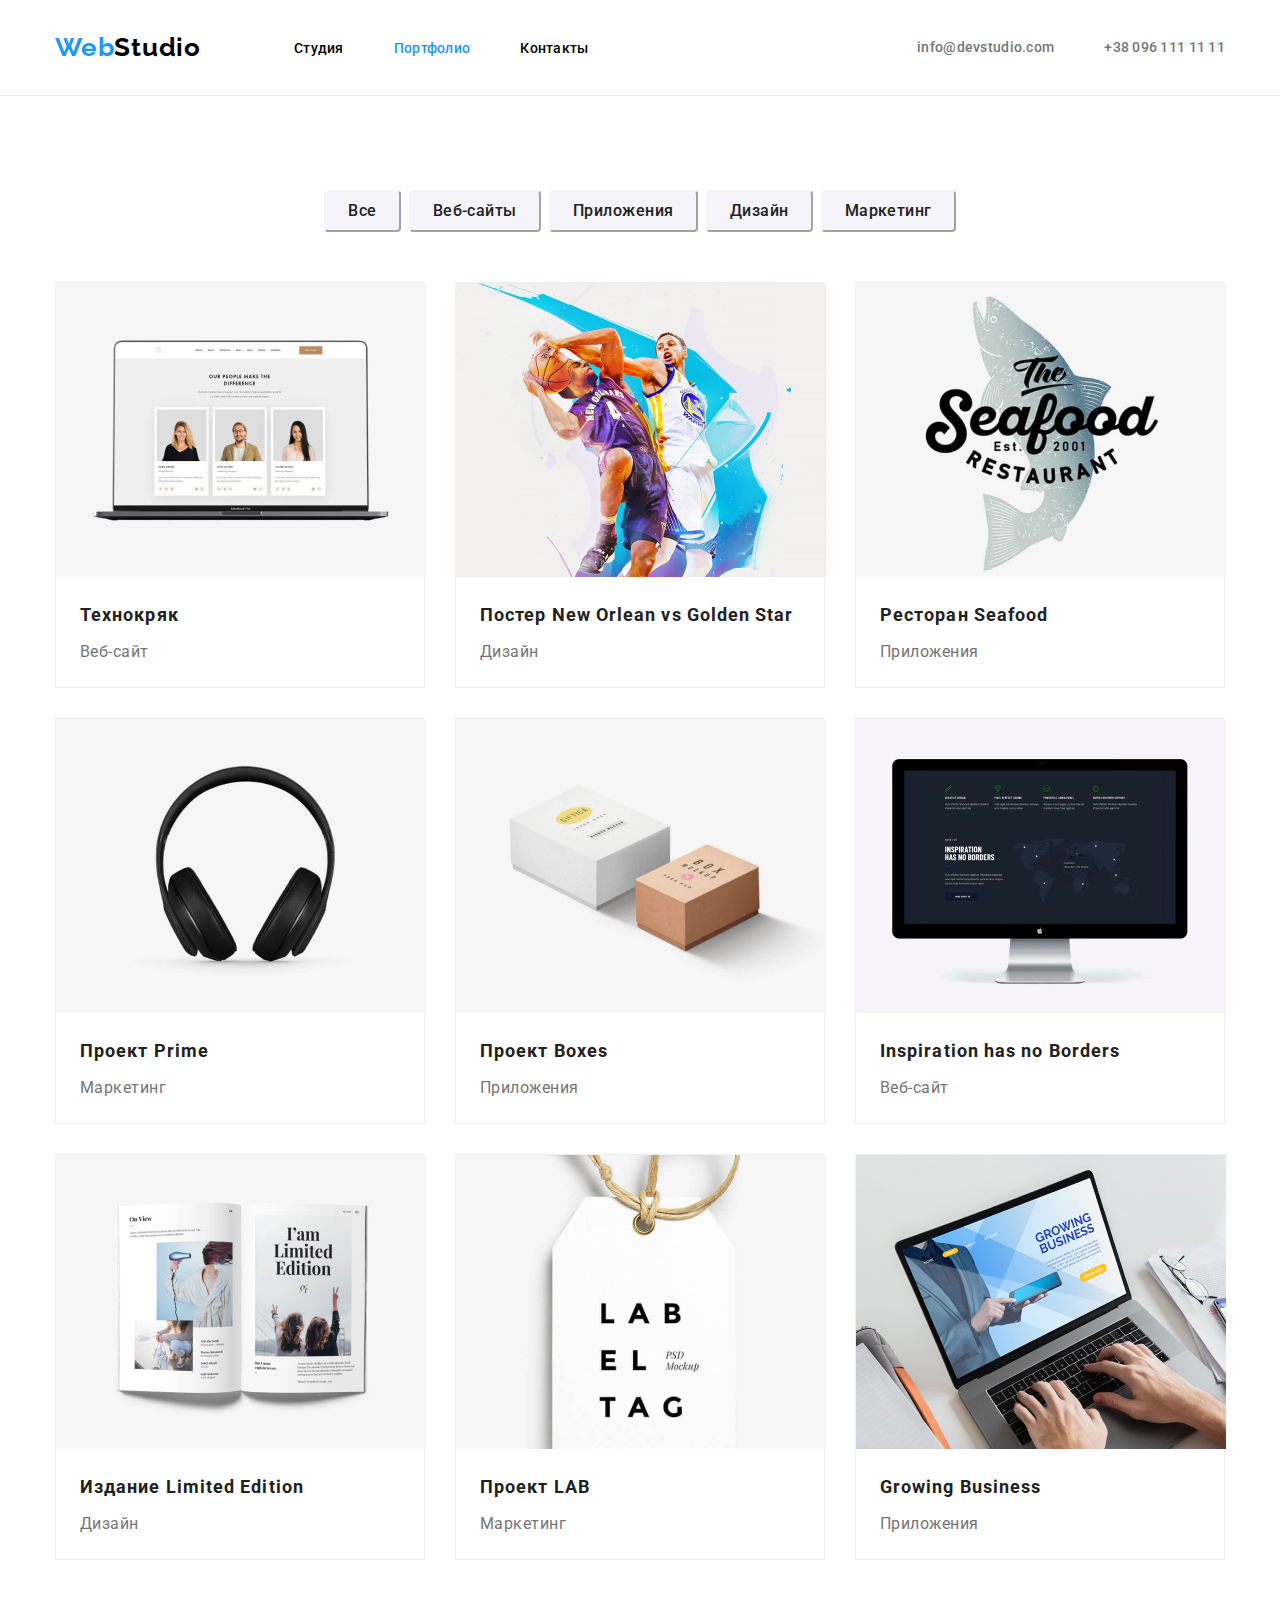
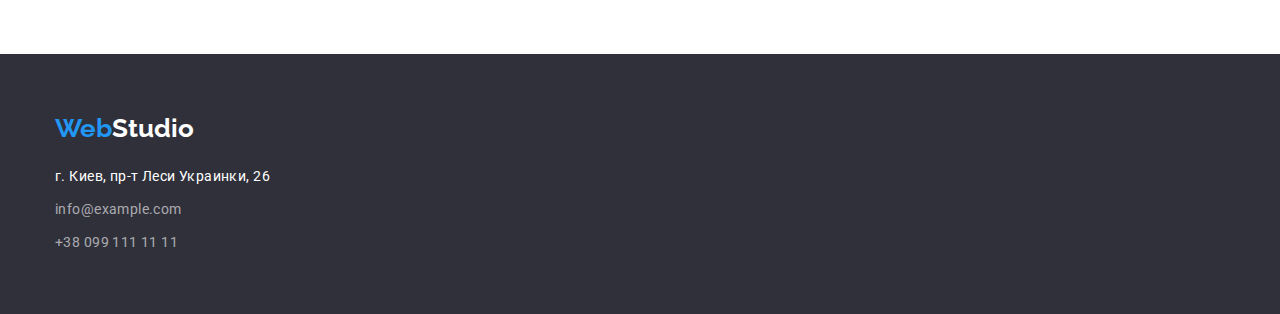
==== portfolio.html @ 2489d160 "commit" ====
<!DOCTYPE html>
<html lang="en">
<head>
    <meta charset="UTF-8">
    <meta name="viewport" content="width=device-width, initial-scale=1.0">
    <link rel="preconnect" href="https://fonts.gstatic.com">
    <link href="https://fonts.googleapis.com/css2?family=Raleway:wght@700&family=Roboto:wght@400;500;700;900&display=swap" rel="stylesheet" />
    <link rel="stylesheet" href="https://cdnjs.cloudflare.com/ajax/libs/modern-normalize/1.0.0/modern-normalize.min.css" />
    <link rel="stylesheet" href="./css/styles.css">
    <title>WebStudio</title>
</head>
<body>
    <header>
        <div class="container site-nav">
            <nav>
                <a class="upper-logo" href="/"><span class="web">Web</span>Studio</a>
                <ul class="main-nav">
                    <li class="item"><a href="./index.html" class="link">Студия</a></li>
                    <li class="item"><a href="./portfolio.html" class="link current">Портфолио</a></li>
                    <li class="item"><a href="" class="link">Контакты</a></li>
                </ul>
            </nav>
            <ul class="contacts">
                <li><a href="mailto:info@devstudio.com">info@devstudio.com</a></li>
                <li><a href="tel:+380961111111">+38 096 111 11 11</a></li>
            </ul>
        </div>
    </header>
    <main>
        <section class="portfolio-main">
            <div class="container">
                <ul class="categories">
                    <li class="categories-nav"><button class="portfolio-nav" type="submit">Все</button></li>
                    <li class="categories-nav"><button class="portfolio-nav" type="submit">Веб-сайты</button></li>
                    <li class="categories-nav"><button class="portfolio-nav" type="submit">Приложения</button></li>
                    <li class="categories-nav"><button class="portfolio-nav" type="submit">Дизайн</button></li>
                    <li class="categories-nav"><button class="portfolio-nav" type="submit">Маркетинг</button></li>
                </ul>
                <ul class="our-work">
                    <li class="work">
                        <a href="">
                            <img src="./images/imgport1.jpg" alt="Технокряк" width="370" height="294">
                            <div class="description">
                                <h3>Технокряк</h3>
                                <p>Веб-сайт</p>
                            </div>
                        </a>
                    </li>
                    <li class="work">
                        <a href="">
                            <img src="./images/imgport2.jpg" alt="Постер New Orlean vs Golden Star" width="370" height="294">
                            <div class="description">
                                <h3>Постер New Orlean vs Golden Star</h3>
                                <p>Дизайн</p>
                            </div>
                        </a>
                    </li>
                    <li class="work">
                        <a href="">
                            <img src="./images/imgport3.jpg" alt="Ресторан Seafood" width="370" height="294">
                            <div class="description">
                                <h3>Ресторан Seafood</h3>
                                <p>Приложения</p>
                            </div>
                        </a>
                    </li>
                    <li class="work">
                        <a href="">
                            <img src="./images/imgport4.jpg" alt="Проект Prime" width="370" height="294">
                            <div class="description">
                                <h3>Проект Prime</h3>
                                <p>Маркетинг</p>
                            </div>
                        </a>
                    </li>
                    <li class="work">
                        <a href="">
                            <img src="./images/imgport5.jpg" alt="Проект Boxes" width="370" height="294">
                            <div class="description">
                                <h3>Проект Boxes</h3>
                                <p>Приложения</p>
                            </div>
                        </a>
                    </li>
                    <li class="work">
                        <a href="">
                            <img src="./images/imgport6.jpg" alt="Inspiration has no Borders" width="370" height="294">
                            <div class="description">
                                <h3>Inspiration has no Borders</h3>
                                <p>Веб-сайт</p>
                            </div>
                        </a>
                    </li>
                    <li class="work">
                        <a href="">
                            <img src="./images/imgport7.jpg" alt="Издание Limited Edition" width="370" height="294">
                            <div class="description">
                                <h3>Издание Limited Edition</h3>
                                <p>Дизайн</p>
                            </div>
                        </a>
                    </li>
                    <li class="work">
                        <a href="">
                            <img src="./images/imgport8.jpg" alt="Проект LAB" width="370" height="294">
                            <div class="description">
                                <h3>Проект LAB</h3>
                                <p>Маркетинг</p>
                            </div>
                        </a>
                    </li>
                    <li class="work">
                        <a href="">
                            <img src="./images/imgport9.jpg" alt="Growing Business" width="370" height="294">
                            <div class="description">
                                <h3>Growing Business</h3>
                                <p>Приложения</p>
                            </div>
                        </a>
                    </li>
                </ul>
            </div>
        </section>
    </main>
    <footer>
        <div class="container">
            <a class="lower-logo" href="/"><span class="web">Web</span>Studio</a>
            <address>
                <ul class="footer-nav">
                    <li><a href="#" class="map">г. Киев, пр-т Леси Украинки, 26</a></li>
                    <li><a href="mailto:info@example.com">info@example.com</a></li>
                    <li><a href="tel:+380991111111">+38 099 111 11 11</a></li>
                </ul>
            </address>
        </div>
    </footer>
</body>
</html>
---- css/styles.css ----
:root {
  --primary-text-color: #757575;
  --title-text-color: #000000;
  --accent-text-color: #2196f3;
  --primary-white-color: #ffffff;
  --shadow-box-color: rgba(0, 0, 0, 0.15);
  --primery-heading-color: #212121;
  --main-bg-color: #f5f4fa;
  --dark-bg-color: #2f303a;
  --footer-nav-color: rgba(255, 255, 255, 0.6);
}

*,
*::before,
*::after {
  box-sizing: border-box;
}

ul {
  list-style: none;
  margin: 0;
  padding: 0;
}

a {
  text-decoration: none;
}

h1,
h2,
h3,
h4,
h5,
h6,
p {
  margin: 0;
  padding: 0;
}

body {
  font-family: Roboto, sans-serif;
}

.container {
  width: 1200px;
  margin-left: auto;
  margin-right: auto;
  padding-left: 15px;
  padding-right: 15px;
}

/*header*/
header {
  border-bottom: 1px solid #ececec;
}

.site-nav {
  display: flex;
  align-items: center;
}

.upper-logo {
  display: inline-block;
  padding-top: 32px;
  padding-bottom: 32px;
  margin-right: 93px;

  color: var(--title-text-color);
  font-family: Raleway, sans-serif;
  font-weight: 700;
  font-size: 26px;
  line-height: 31px;
  letter-spacing: 0.03em;
}

.web {
  color: var(--accent-text-color);
}

nav {
  display: flex;
}

.main-nav {
  display: flex;
  align-items: center;
}

.main-nav .item:not(:last-child) {
  margin-right: 50px;
}

.main-nav a {
  padding: 32px 0;
  display: block;
  color: var(--title-text-color);
  font-weight: 500;
  font-size: 14px;
  line-height: 16px;
  letter-spacing: 0.02em;
}

.main-nav a:hover,
.main-nav a:focus {
  color: var(--accent-text-color);
}

.contacts {
  display: flex;
  margin-left: auto;
}

.contacts :not(:last-child) {
  margin-right: 50px;
}

.contacts a {
  color: var(--primary-text-color);
  font-weight: 500;
  font-size: 14px;
  line-height: 16px;
  letter-spacing: 0.02em;
}

.contacts a:hover,
.contacts a:focus {
  color: var(--accent-text-color);
}

.main-nav .link.current {
  color: var(--accent-text-color);
}

/*header*/

/*main*/
.title {
  background-color: var(--dark-bg-color);
  text-align: center;
  padding: 200px 0;
  align-content: center;
}

.hero {
  text-align: center;
  margin: 0;
  margin-bottom: 30px;
  font-weight: 900;
  font-size: 44px;
  line-height: 60px;
  letter-spacing: 0.06em;
  text-transform: uppercase;
  color: var(--primary-white-color);
}

.order {
  display: inline-block;
  border-radius: 4px;
  padding: 11px 34px;
  min-width: 200px;

  font-weight: 700;
  font-size: 16px;
  line-height: 30px;
  align-items: center;
  text-align: center;
  letter-spacing: 0.06em;
  color: var(--primary-white-color);

  background: var(--accent-text-color);
  box-shadow: 0px 4px 4px var(--shadow-box-color);
}
.feauture-item {
  padding: 94px 0;
}

.feauture {
  display: flex;
}

.qualities {
  width: 270px;
}

.qualities h3 {
  margin-bottom: 10px;
}

.qualities:not(:last-child) {
  margin-right: 30px;
}

.feauture h3 {
  font-weight: 700;
  font-size: 14px;
  line-height: 16px;
  letter-spacing: 0.03em;
  text-transform: uppercase;
  color: var(--primery-heading-color);
}

.feauture p {
  font-weight: 400;
  font-size: 14px;
  line-height: 24px;
  letter-spacing: 0.03em;
  color: var(--primary-text-color);
}

.about {
  margin-bottom: 50px;
  font-weight: 700;
  font-size: 36px;
  line-height: 42px;
  text-align: center;
  letter-spacing: 0.03em;
  color: var(--primery-heading-color);
}

.about-item {
  padding-bottom: 94px;
}

.pictures {
  display: flex;
}

.pictures li {
  width: 370px;
}

.pictures li:not(:last-child) {
  margin-right: 30px;
}

.pictures img {
  display: block;
}

.team {
  padding: 94px 0;
  font-weight: 500;
  font-size: 16px;
  line-height: 19px;
  text-align: center;
  letter-spacing: 0.03em;

  background-color: var(--main-bg-color);
  font-size: 16px;
}

.team h2 {
  margin: 0 0 50px 0;
  font-weight: 700;
  font-size: 36px;
  line-height: 42px;
  text-align: center;
  letter-spacing: 0.03em;
}

.team h3 {
  margin-bottom: 10px;
  font-size: 16px;
}

.team p {
  font-weight: 400;
  font-size: 16px;
  line-height: 19px;
  text-align: center;
  letter-spacing: 0.03em;
  color: var(--primary-text-color);
}

.team-expert {
  display: flex;
}

.team-expert li:not(:last-child) {
  margin-right: 30px;
}

.expert {
  width: 270px;
  box-shadow: 0px 1px 3px rgba(0, 0, 0, 0.12), 0px 1px 1px rgba(0, 0, 0, 0.14),
    0px 2px 1px rgba(0, 0, 0, 0.2);
  border-radius: 0px 0px 4px 4px;
}

.expert img {
  display: block;
}

.extert-name {
  padding: 30px 30px;
}

/*main*/

/*portfolio*/

.portfolio-main {
  padding-top: 94px;
  padding-bottom: 94px;
}

.categories {
  display: flex;
  justify-content: center;
  margin-bottom: 50px;
}

.portfolio-nav {
  padding: 6px 22px;
  font-weight: 500;
  font-size: 16px;
  line-height: 26px;
  text-align: center;
  letter-spacing: 0.03em;
  color: var(--primery-heading-color);
  background-color: var(--main-bg-color);
  border-radius: 4px;
  border-color: var(--main-bg-color);
}

.categories-nav:not(:last-child) {
  margin-right: 8px;
}

.portfolio-nav:hover,
.portfolio-nav:focus {
  background-color: var(--accent-text-color);
  color: var(--primary-white-color);
}

.our-work {
  display: flex;
  flex-wrap: wrap;
}

.work {
  width: 370px;
  margin-right: 30px;
  margin-bottom: 30px;
  border: 1px solid #eeeeee;
}

.work:nth-child(3n) {
  margin-right: 0;
}

.work:nth-last-child(-n + 3) {
  margin-bottom: 0;
}

.work img {
  display: block;
}

.description {
  padding: 20px 24px;
}

.work h3 {
  margin-bottom: 4px;
  font-weight: 700;
  font-size: 18px;
  line-height: 36px;
  letter-spacing: 0.06em;
  color: var(--primery-heading-color);
}

.work p {
  font-weight: 400;
  font-size: 16px;
  line-height: 30px;
  letter-spacing: 0.03em;
  color: var(--primary-text-color);
}

/*portfolio*/

/*footer*/

footer {
  padding: 60px 0;
  background-color: var(--dark-bg-color);
  color: var(--primary-white-color);
  text-decoration: none;
}

address {
  font-style: normal;
  margin-top: 20px;
}

.lower-logo {
  font-family: Raleway;
  font-weight: 700;
  font-size: 26px;
  color: var(--primary-white-color);
}

.footer-nav li:not(:last-child) {
  margin-bottom: 9px;
}

.footer-nav a {
  font-weight: 400;
  font-size: 14px;
  line-height: 24px;
  letter-spacing: 0.03em;
  color: var(--footer-nav-color);
}

.footer-nav a:focus {
  color: var(--accent-text-color);
}

.footer-nav .map {
  color: var(--primary-white-color);
}

/*footer*/
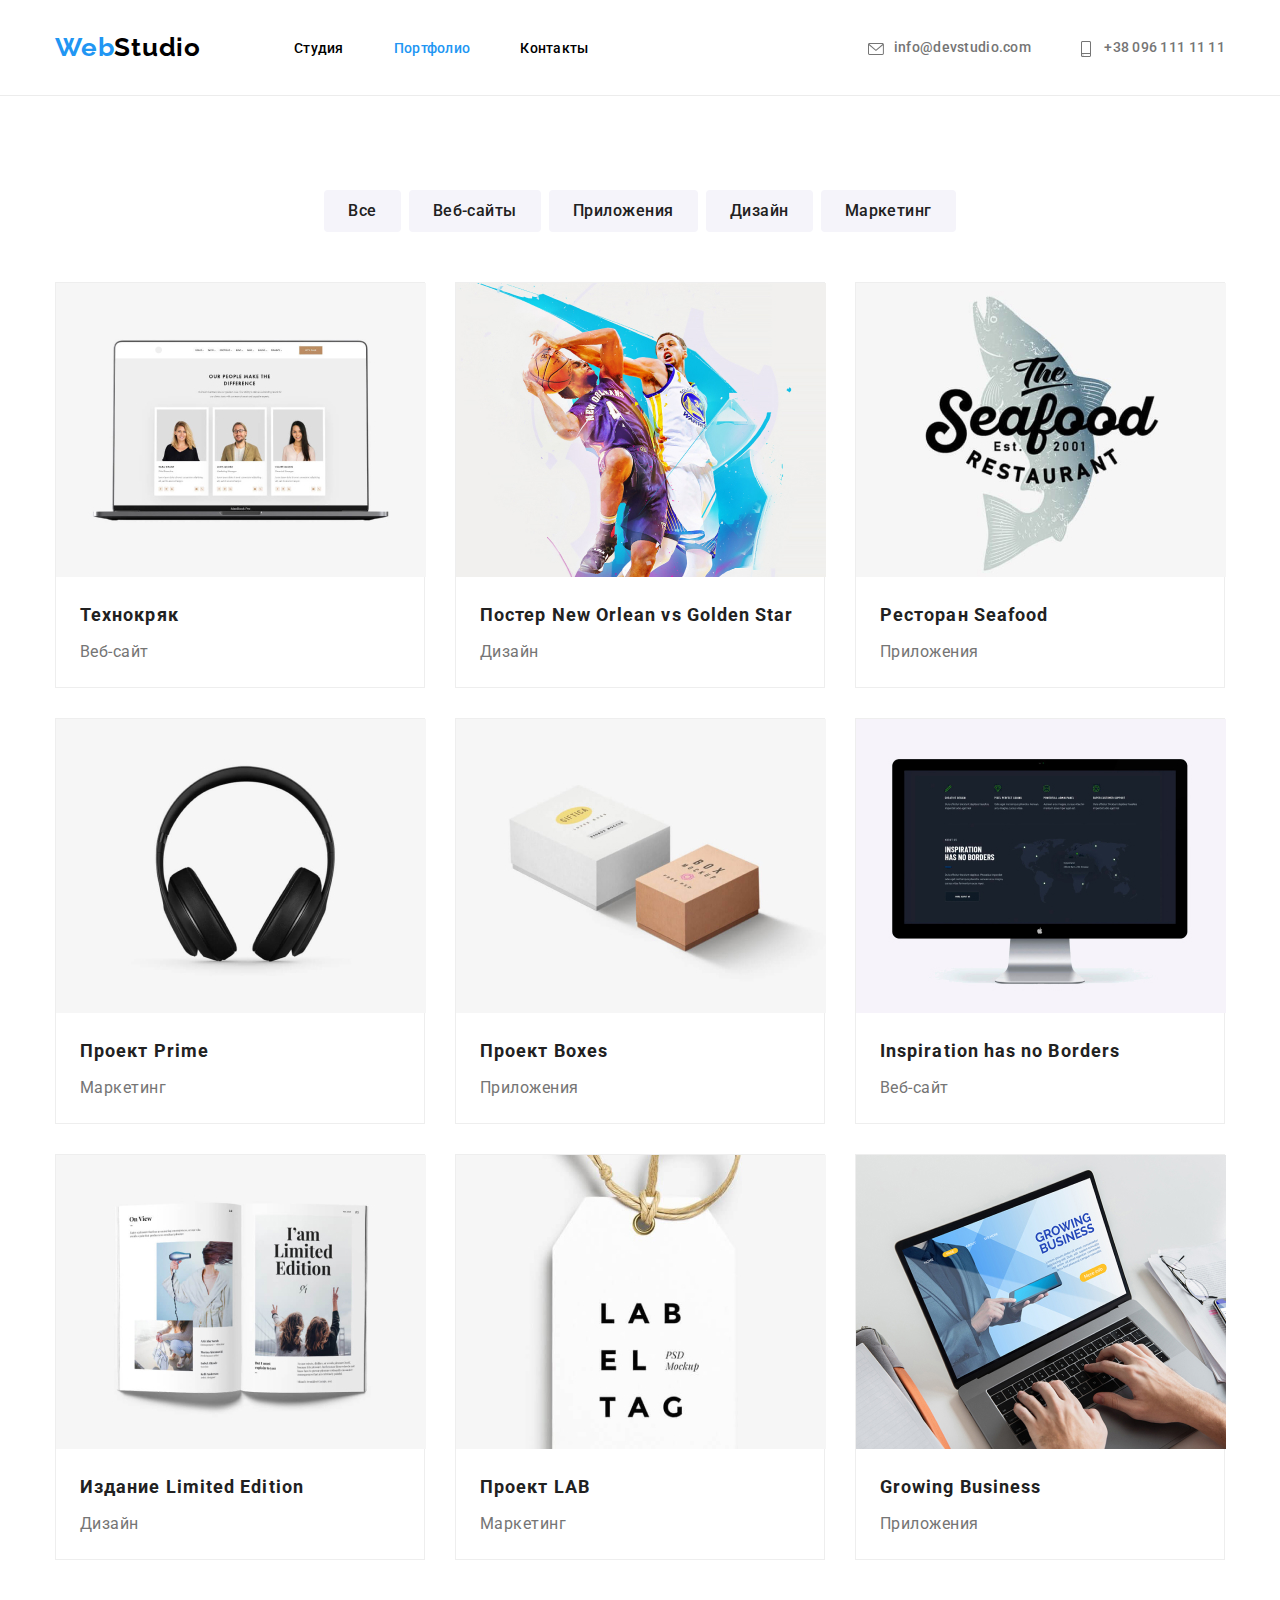
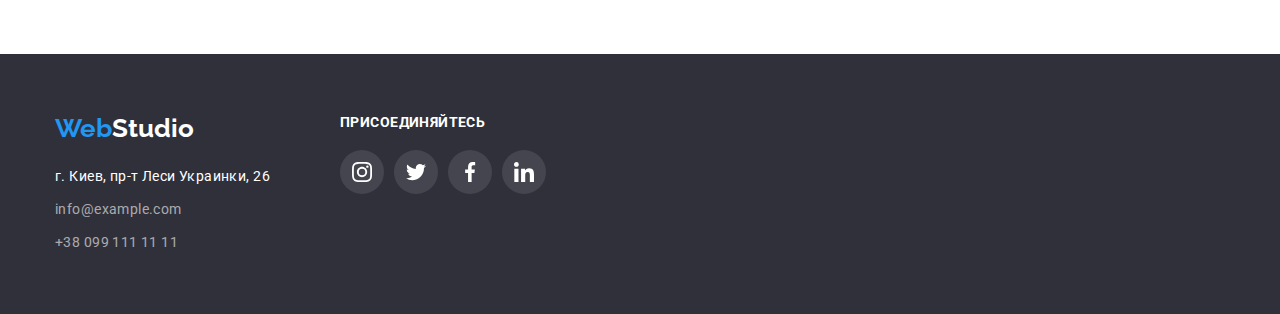
==== commit 791d7b0f: "" ====
--- a/portfolio.html
+++ b/portfolio.html
@@ -21,8 +21,17 @@
                 </ul>
             </nav>
             <ul class="contacts">
-                <li><a href="mailto:info@devstudio.com">info@devstudio.com</a></li>
-                <li><a href="tel:+380961111111">+38 096 111 11 11</a></li>
+                <li><a href="mailto:info@devstudio.com">
+                        <svg class="link-icon icon-envelope">
+                            <use href="./images/icons/symbol-defs.svg#icon-envelope"></use>
+                        </svg>info@devstudio.com</a>
+                </li>
+                <li><a href="tel:+380961111111">
+                        <svg class="link-icon icon-smartphone">
+                            <use href="./images/icons/symbol-defs.svg#icon-smartphone"></use>
+                        </svg>
+                        +38 096 111 11 11</a>
+                </li>
             </ul>
         </div>
     </header>
@@ -122,8 +131,9 @@
             </div>
         </section>
     </main>
-    <footer>
-        <div class="container">
+<footer>
+    <div class="container footer">
+        <div class="footer-contacts">
             <a class="lower-logo" href="/"><span class="web">Web</span>Studio</a>
             <address>
                 <ul class="footer-nav">
@@ -133,6 +143,40 @@
                 </ul>
             </address>
         </div>
-    </footer>
+        <div class="footer-socials">
+            <b class="join">присоединяйтесь</b>
+            <ul class="socials list">
+                <li class="social-item footer">
+                    <a class="social-link footer" href="#">
+                        <svg class="social-icon">
+                            <use href="./images/icons/symbol-defs.svg#icon-instagram"></use>
+                        </svg>
+                    </a>
+                </li>
+                <li class="social-item footer">
+                    <a class="social-link footer" href="#">
+                        <svg class="social-icon">
+                            <use href="./images/icons/symbol-defs.svg#icon-twitter"></use>
+                        </svg>
+                    </a>
+                </li>
+                <li class="social-item footer">
+                    <a class="social-link footer" href="#">
+                        <svg class="social-icon">
+                            <use href="./images/icons/symbol-defs.svg#icon-facebook"></use>
+                        </svg>
+                    </a>
+                </li>
+                <li class="social-item footer">
+                    <a class="social-link footer" href="#">
+                        <svg class="social-icon">
+                            <use href="./images/icons/symbol-defs.svg#icon-linkedin"></use>
+                        </svg>
+                    </a>
+                </li>
+            </ul>
+        </div>
+    </div>
+</footer>
 </body>
 </html>--- a/css/styles.css
+++ b/css/styles.css
@@ -8,6 +8,8 @@
   --main-bg-color: #f5f4fa;
   --dark-bg-color: #2f303a;
   --footer-nav-color: rgba(255, 255, 255, 0.6);
+  --main-icons-color: #afb1b8;
+  --border-color-elements: #eeeeee;
 }
 
 *,
@@ -131,11 +133,44 @@
   color: var(--accent-text-color);
 }
 
+.link-icon {
+  fill: currentColor;
+  vertical-align: middle;
+}
+
+.icon-envelope {
+  width: 16px;
+  height: 12px;
+  margin-right: 10px;
+}
+
+.icon-smartphone {
+  width: 10px;
+  height: 16px;
+  margin-right: 10px;
+}
+
 /*header*/
 
 /*main*/
+
+/*Секция герой*/
+
 .title {
+  max-width: 1600px;
+  height: 600px;
+  margin-left: auto;
+  margin-right: auto;
   background-color: var(--dark-bg-color);
+  background-image: linear-gradient(
+      to right,
+      rgba(47, 48, 58, 0.4),
+      rgba(47, 48, 58, 0.4)
+    ),
+    url(../images/heroimg.jpg);
+  background-repeat: no-repeat;
+  background-position: center;
+  background-size: cover;
   text-align: center;
   padding: 200px 0;
   align-content: center;
@@ -170,6 +205,9 @@
   background: var(--accent-text-color);
   box-shadow: 0px 4px 4px var(--shadow-box-color);
 }
+
+/* Секция преимущества*/
+
 .feauture-item {
   padding: 94px 0;
 }
@@ -188,6 +226,32 @@
 
 .qualities:not(:last-child) {
   margin-right: 30px;
+}
+.qualities::before {
+  display: block;
+  content: "";
+  height: 120px;
+  background-color: var(--main-bg-color);
+  background-size: 70px 70px;
+  background-repeat: no-repeat;
+  background-position: center;
+  margin-bottom: 30px;
+}
+
+.antenna::before {
+  background-image: url(../images/icons/antenna.svg);
+}
+
+.clock::before {
+  background-image: url(../images/icons/clock.svg);
+}
+
+.diagram::before {
+  background-image: url(../images/icons/diagram.svg);
+}
+
+.astronaut::before {
+  background-image: url(../images/icons/astronaut.svg);
 }
 
 .feauture h3 {
@@ -217,6 +281,8 @@
   color: var(--primery-heading-color);
 }
 
+/*Секция про нас*/
+
 .about-item {
   padding-bottom: 94px;
 }
@@ -236,6 +302,8 @@
 .pictures img {
   display: block;
 }
+
+/*Секция наша команда*/
 
 .team {
   padding: 94px 0;
@@ -264,6 +332,7 @@
 }
 
 .team p {
+  margin-bottom: 16px;
   font-weight: 400;
   font-size: 16px;
   line-height: 19px;
@@ -276,11 +345,12 @@
   display: flex;
 }
 
-.team-expert li:not(:last-child) {
+.team-expert .expert:not(:last-child) {
   margin-right: 30px;
 }
 
 .expert {
+  background-color: var(--primary-white-color);
   width: 270px;
   box-shadow: 0px 1px 3px rgba(0, 0, 0, 0.12), 0px 1px 1px rgba(0, 0, 0, 0.14),
     0px 2px 1px rgba(0, 0, 0, 0.2);
@@ -292,7 +362,85 @@
 }
 
 .extert-name {
-  padding: 30px 30px;
+  padding: 30px 32px;
+}
+
+.socials {
+  display: flex;
+}
+
+.social-link {
+  display: flex;
+  justify-content: center;
+  align-items: center;
+  width: 44px;
+  height: 44px;
+  border-radius: 50%;
+  color: var(--main-icons-color);
+}
+
+.social-icon {
+  width: 20px;
+  height: 20px;
+  fill: currentColor;
+}
+
+.social-link:hover,
+.social-link:focus {
+  background-color: var(--accent-text-color);
+  color: var(--primary-white-color);
+}
+
+.social-item:not(:last-child) {
+  margin-right: 10px;
+}
+
+/*Секция постоянные клиенты*/
+.section-client {
+  margin: 0 0 50px 0;
+  font-weight: 700;
+  font-size: 36px;
+  line-height: 42px;
+  text-align: center;
+  letter-spacing: 0.03em;
+}
+
+.client-section {
+  padding-top: 94px;
+  padding-bottom: 94px;
+}
+
+.client-list {
+  display: flex;
+}
+
+.client-item {
+  width: calc((100% - 150px) / 6);
+  height: 90px;
+}
+
+.client-item:not(:last-child) {
+  margin-right: 30px;
+}
+
+.client-link {
+  display: flex;
+  justify-content: center;
+  align-items: center;
+  height: 100%;
+  border: 1px solid #afb1b8;
+  border-radius: 4px;
+  color: var(--main-icons-color);
+}
+
+.client-icon {
+  fill: currentColor;
+}
+
+.client-link:hover,
+.client-link:focus {
+  border-color: var(--accent-text-color);
+  color: var(--accent-text-color);
 }
 
 /*main*/
@@ -311,16 +459,18 @@
 }
 
 .portfolio-nav {
+  display: inline-block;
   padding: 6px 22px;
+  border-color: transparent;
+  border-radius: 4px;
+  outline: none;
   font-weight: 500;
   font-size: 16px;
-  line-height: 26px;
-  text-align: center;
-  letter-spacing: 0.03em;
+  line-height: 1.63;
+  letter-spacing: 0.03em;
+  text-align: center;
   color: var(--primery-heading-color);
   background-color: var(--main-bg-color);
-  border-radius: 4px;
-  border-color: var(--main-bg-color);
 }
 
 .categories-nav:not(:last-child) {
@@ -338,11 +488,18 @@
   flex-wrap: wrap;
 }
 
+.our-work a:hover,
+.our-work a:focus {
+  display: block;
+  box-shadow: 0px 3px 1px rgba(0, 0, 0, 0.1), 0px 1px 2px rgba(0, 0, 0, 0.08),
+    0px 2px 2px rgba(0, 0, 0, 0.12);
+}
+
 .work {
-  width: 370px;
+  width: calc((100% - 60px) / 3);
   margin-right: 30px;
   margin-bottom: 30px;
-  border: 1px solid #eeeeee;
+  border: 1px solid var(--border-color-elements);
 }
 
 .work:nth-child(3n) {
@@ -358,6 +515,7 @@
 }
 
 .description {
+  width: 370px;
   padding: 20px 24px;
 }
 
@@ -395,6 +553,7 @@
 }
 
 .lower-logo {
+  display: flex;
   font-family: Raleway;
   font-weight: 700;
   font-size: 26px;
@@ -421,4 +580,58 @@
   color: var(--primary-white-color);
 }
 
-/*footer*/
+.footer-contacts {
+  margin-right: 70px;
+}
+
+.container.footer {
+  display: flex;
+}
+
+.join {
+  display: block;
+  margin-bottom: 20px;
+  font-family: Roboto, sans-serif;
+  font-size: 14px;
+  font-style: normal;
+  font-weight: 700;
+  line-height: 1.17;
+  letter-spacing: 0.03em;
+  text-align: left;
+  text-transform: uppercase;
+  color: var(--primary-white-color);
+}
+
+.footer-socials .socials {
+  margin-left: 0;
+  margin-right: auto;
+}
+
+.footer-socials .social-link {
+  display: flex;
+  justify-content: center;
+  align-items: center;
+  width: 44px;
+  height: 44px;
+  border-radius: 50%;
+  background-color: rgba(255, 255, 255, 0.1);
+  color: var(--primary-white-color);
+}
+
+.footer-socials .social-icon {
+  width: 20px;
+  height: 20px;
+  fill: currentColor;
+}
+
+.social-link:hover,
+.social-link:focus {
+  background-color: var(--accent-text-color);
+}
+
+.social-icon:hover,
+.social-icon:focus {
+  fill: currentColor;
+}
+
+/*footer*/ ;
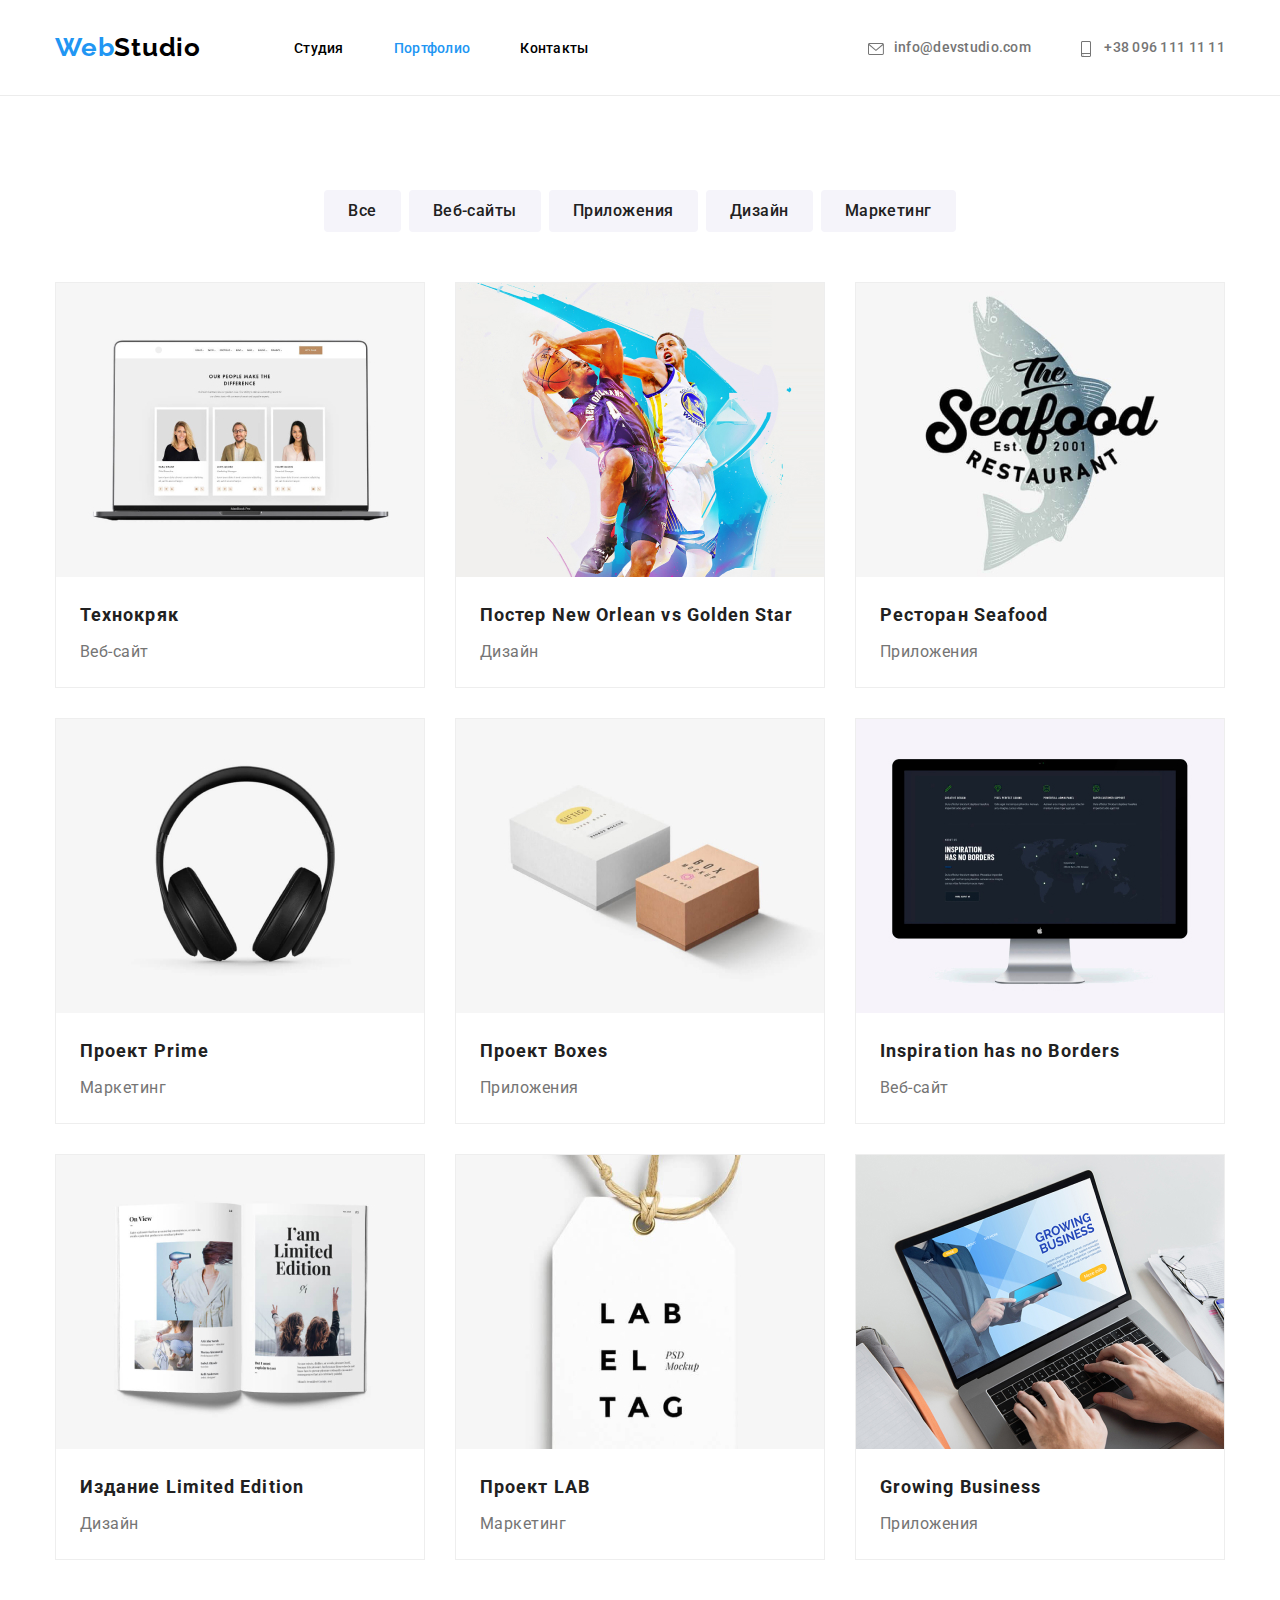
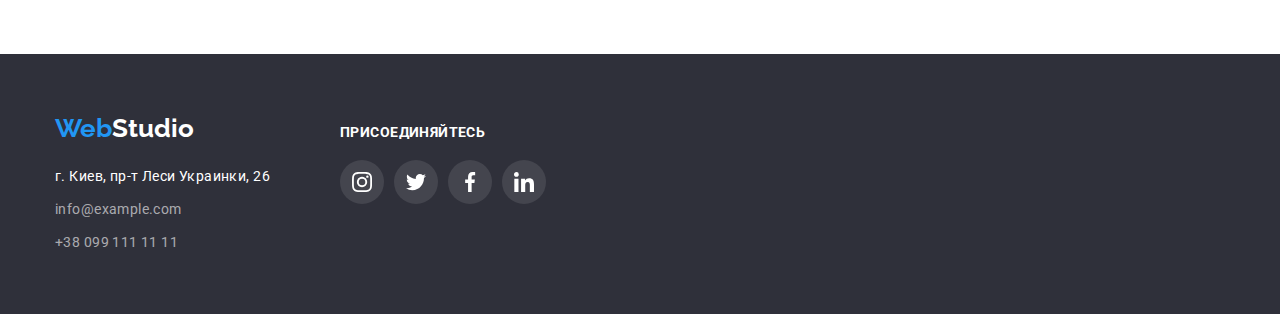
==== commit e2f5b197: "comimt hw5" ====
--- a/portfolio.html
+++ b/portfolio.html
@@ -48,7 +48,10 @@
                 <ul class="our-work">
                     <li class="work">
                         <a href="">
-                            <img src="./images/imgport1.jpg" alt="Технокряк" width="370" height="294">
+                            <div class="img-card">
+                                <img src="./images/imgport1.jpg" alt="Технокряк" width="370" height="294">
+                                <p class="img-text">Технокряк это современная площадка распространения коронавируса. Компании используют эту платформу для цифрового шпионажа и атак на защищённые сервера конкурентов.</p>
+                            </div>
                             <div class="description">
                                 <h3>Технокряк</h3>
                                 <p>Веб-сайт</p>
@@ -57,7 +60,10 @@
                     </li>
                     <li class="work">
                         <a href="">
-                            <img src="./images/imgport2.jpg" alt="Постер New Orlean vs Golden Star" width="370" height="294">
+                            <div class="img-card">
+                                <img src="./images/imgport2.jpg" alt="Постер New Orlean vs Golden Star" width="370" height="294">
+                                <p class="img-text">Технокряк это современная площадка распространения коронавируса. Компании используют эту платформу для цифрового шпионажа и атак на защищённые сервера конкурентов.</p>
+                            </div>
                             <div class="description">
                                 <h3>Постер New Orlean vs Golden Star</h3>
                                 <p>Дизайн</p>
@@ -66,7 +72,11 @@
                     </li>
                     <li class="work">
                         <a href="">
-                            <img src="./images/imgport3.jpg" alt="Ресторан Seafood" width="370" height="294">
+                            <div class="img-card">
+                                <img src="./images/imgport3.jpg" alt="Ресторан Seafood" width="370" height="294">
+                                <p class="img-text">Технокряк это современная площадка распространения коронавируса. Компании используют эту платформу
+                                для цифрового шпионажа и атак на защищённые сервера конкурентов.</p>
+                            </div>
                             <div class="description">
                                 <h3>Ресторан Seafood</h3>
                                 <p>Приложения</p>
@@ -75,7 +85,11 @@
                     </li>
                     <li class="work">
                         <a href="">
-                            <img src="./images/imgport4.jpg" alt="Проект Prime" width="370" height="294">
+                            <div class="img-card">
+                                <img src="./images/imgport4.jpg" alt="Проект Prime" width="370" height="294">
+                                <p class="img-text">Технокряк это современная площадка распространения коронавируса. Компании используют эту платформу
+                                для цифрового шпионажа и атак на защищённые сервера конкурентов.</p>
+                            </div>
                             <div class="description">
                                 <h3>Проект Prime</h3>
                                 <p>Маркетинг</p>
@@ -84,7 +98,11 @@
                     </li>
                     <li class="work">
                         <a href="">
-                            <img src="./images/imgport5.jpg" alt="Проект Boxes" width="370" height="294">
+                            <div class="img-card">
+                                <img src="./images/imgport5.jpg" alt="Проект Boxes" width="370" height="294">
+                                <p class="img-text">Технокряк это современная площадка распространения коронавируса. Компании используют эту платформу
+                                для цифрового шпионажа и атак на защищённые сервера конкурентов.</p>
+                            </div>
                             <div class="description">
                                 <h3>Проект Boxes</h3>
                                 <p>Приложения</p>
@@ -93,7 +111,11 @@
                     </li>
                     <li class="work">
                         <a href="">
-                            <img src="./images/imgport6.jpg" alt="Inspiration has no Borders" width="370" height="294">
+                            <div class="img-card">
+                                <img src="./images/imgport6.jpg" alt="Inspiration has no Borders" width="370" height="294">
+                                <p class="img-text">Технокряк это современная площадка распространения коронавируса. Компании используют эту платформу
+                                для цифрового шпионажа и атак на защищённые сервера конкурентов.</p>
+                            </div>
                             <div class="description">
                                 <h3>Inspiration has no Borders</h3>
                                 <p>Веб-сайт</p>
@@ -102,7 +124,11 @@
                     </li>
                     <li class="work">
                         <a href="">
-                            <img src="./images/imgport7.jpg" alt="Издание Limited Edition" width="370" height="294">
+                            <div class="img-card">
+                                <img src="./images/imgport7.jpg" alt="Издание Limited Edition" width="370" height="294">
+                                <p class="img-text">Технокряк это современная площадка распространения коронавируса. Компании используют эту платформу
+                                для цифрового шпионажа и атак на защищённые сервера конкурентов.</p>
+                            </div>
                             <div class="description">
                                 <h3>Издание Limited Edition</h3>
                                 <p>Дизайн</p>
@@ -111,7 +137,10 @@
                     </li>
                     <li class="work">
                         <a href="">
+                            <div class="img-card">
                             <img src="./images/imgport8.jpg" alt="Проект LAB" width="370" height="294">
+                            <p class="img-text">Технокряк это современная площадка распространения коронавируса. Компании используют эту платформу для цифрового шпионажа и атак на защищённые сервера конкурентов.</p>
+                            </div>
                             <div class="description">
                                 <h3>Проект LAB</h3>
                                 <p>Маркетинг</p>
@@ -120,7 +149,11 @@
                     </li>
                     <li class="work">
                         <a href="">
-                            <img src="./images/imgport9.jpg" alt="Growing Business" width="370" height="294">
+                            <div class="img-card">
+                                <img src="./images/imgport9.jpg" alt="Growing Business" width="370" height="294">
+                                <p class="img-text">Технокряк это современная площадка распространения коронавируса. Компании используют эту платформу
+                                для цифрового шпионажа и атак на защищённые сервера конкурентов.</p>
+                            </div>
                             <div class="description">
                                 <h3>Growing Business</h3>
                                 <p>Приложения</p>
@@ -178,5 +211,6 @@
         </div>
     </div>
 </footer>
+<div class="notranslate" style="position: absolute; top: 0; right:0;" id="vd-root-d19608294"></div>
 </body>
 </html>--- a/css/styles.css
+++ b/css/styles.css
@@ -10,6 +10,7 @@
   --footer-nav-color: rgba(255, 255, 255, 0.6);
   --main-icons-color: #afb1b8;
   --border-color-elements: #eeeeee;
+  --timing-function: 250ms cubic-bezier(0.4, 0, 0.2, 1);
 }
 
 *,
@@ -302,6 +303,28 @@
 .pictures img {
   display: block;
 }
+.product {
+  position: relative;
+}
+
+.action-text {
+  position: absolute;
+  bottom: 0;
+  left: 0;
+  width: 370px;
+  height: 70px;
+  color: var(--main-bg-color);
+  background-color: rgba(47, 48, 58, 0.8);
+  display: flex;
+  justify-content: center;
+  align-items: center;
+  font-weight: 700;
+  font-size: 14px;
+  line-height: 16px;
+  text-align: center;
+  letter-spacing: 0.03em;
+  text-transform: uppercase;
+}
 
 /*Секция наша команда*/
 
@@ -514,6 +537,30 @@
   display: block;
 }
 
+.img-card {
+  position: relative;
+  overflow: hidden;
+}
+
+.img-text {
+  position: absolute;
+  top: 0;
+  left: 0;
+  width: 100%;
+  height: 100%;
+  padding: 63px 24px;
+  font-size: 18px;
+  line-height: 1.56;
+  color: var(--main-bg-color);
+  background-color: rgba(33, 150, 243, 0.9);
+  overflow: hidden;
+  transform: translateY(100%);
+  transition: transform var(--title-text-color);
+}
+
+.img-text:hover {
+}
+
 .description {
   width: 370px;
   padding: 20px 24px;
@@ -586,6 +633,7 @@
 
 .container.footer {
   display: flex;
+  align-items: baseline;
 }
 
 .join {
@@ -634,4 +682,4 @@
   fill: currentColor;
 }
 
-/*footer*/ ;
+/*footer*/
